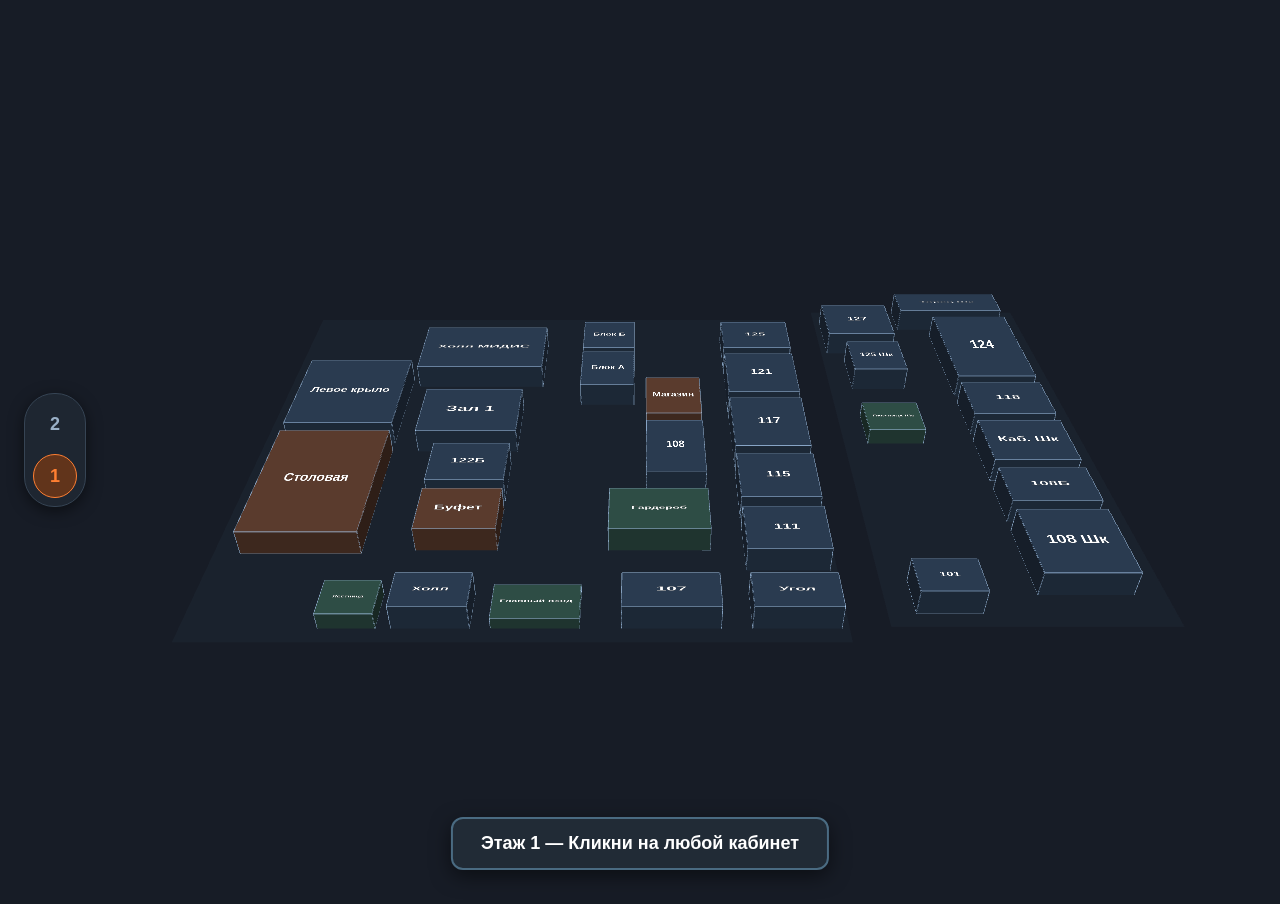
==== index.html @ fec28f28 "Rename index2.html to index.html" ====
<!DOCTYPE html>
<html lang="ru">
<head>
    <meta charset="UTF-8">
    <title>МИДиС - 3D Карта (1 и 2 этаж)</title>
    <script src="babylon.js"></script>
    <link rel="stylesheet" href="styles.css">
</head>
<body>

    <div id="error-log"></div>
    <div id="floor-Controls">
        <button id="btn-floor-2" onclick="switchFloor(2)">2</button>
        <button id="btn-floor-1" class="active" onclick="switchFloor(1)">1</button>
    </div>
    <div id="info-panel">Этаж 1 — Кликни на любой кабинет</div>

    <canvas id="renderCanvas"></canvas>

    <script src="app.js"></script>
</body>
</html>
---- styles.css ----
html, body {
    overflow: hidden;
    width: 100%;
    height: 100%;
    margin: 0;
    padding: 0;
    background-color: #161c24;
    font-family: sans-serif;
}
#renderCanvas {
    width: 100%;
    height: 100%;
    touch-action: none;
    outline: none;
}
#error-log {
    position: absolute;
    top: 10px;
    left: 10px;
    color: #ff4d4d;
    font-family: monospace;
    background: rgba(0, 0, 0, 0.85);
    padding: 10px;
    display: none;
    z-index: 100;
}
#floor-Controls {
    position: absolute;
    left: 24px;
    top: 50%;
    transform: translateY(-50%);
    background-color: #1e2631;
    padding: 8px;
    border-radius: 30px;
    display: flex;
    flex-direction: column;
    gap: 8px;
    border: 1px solid #364454;
    box-shadow: 0 4px 15px rgba(0, 0, 0, 0.5);
    z-index: 20;
}
#floor-Controls button {
    width: 44px;
    height: 44px;
    border-radius: 50%;
    border: none;
    background-color: transparent;
    color: #9ab0c7;
    font-size: 18px;
    font-weight: bold;
    cursor: pointer;
    transition: 0.2s;
}
#floor-Controls button:hover {
    color: #ffffff;
    background-color: rgba(255, 255, 255, 0.08);
}
#floor-Controls button.active {
    background-color: #61341b;
    color: #ff7f32;
    border: 1px solid #ff7f32;
}
#info-panel {
    position: absolute;
    bottom: 30px;
    left: 50%;
    transform: translateX(-50%);
    background-color: #212b36;
    color: #ffffff;
    padding: 14px 28px;
    border-radius: 12px;
    font-size: 18px;
    font-weight: bold;
    border: 2px solid #4a6b82;
    box-shadow: 0 6px 20px rgba(0, 0, 0, 0.5);
    pointer-events: none;
    z-index: 10;
}
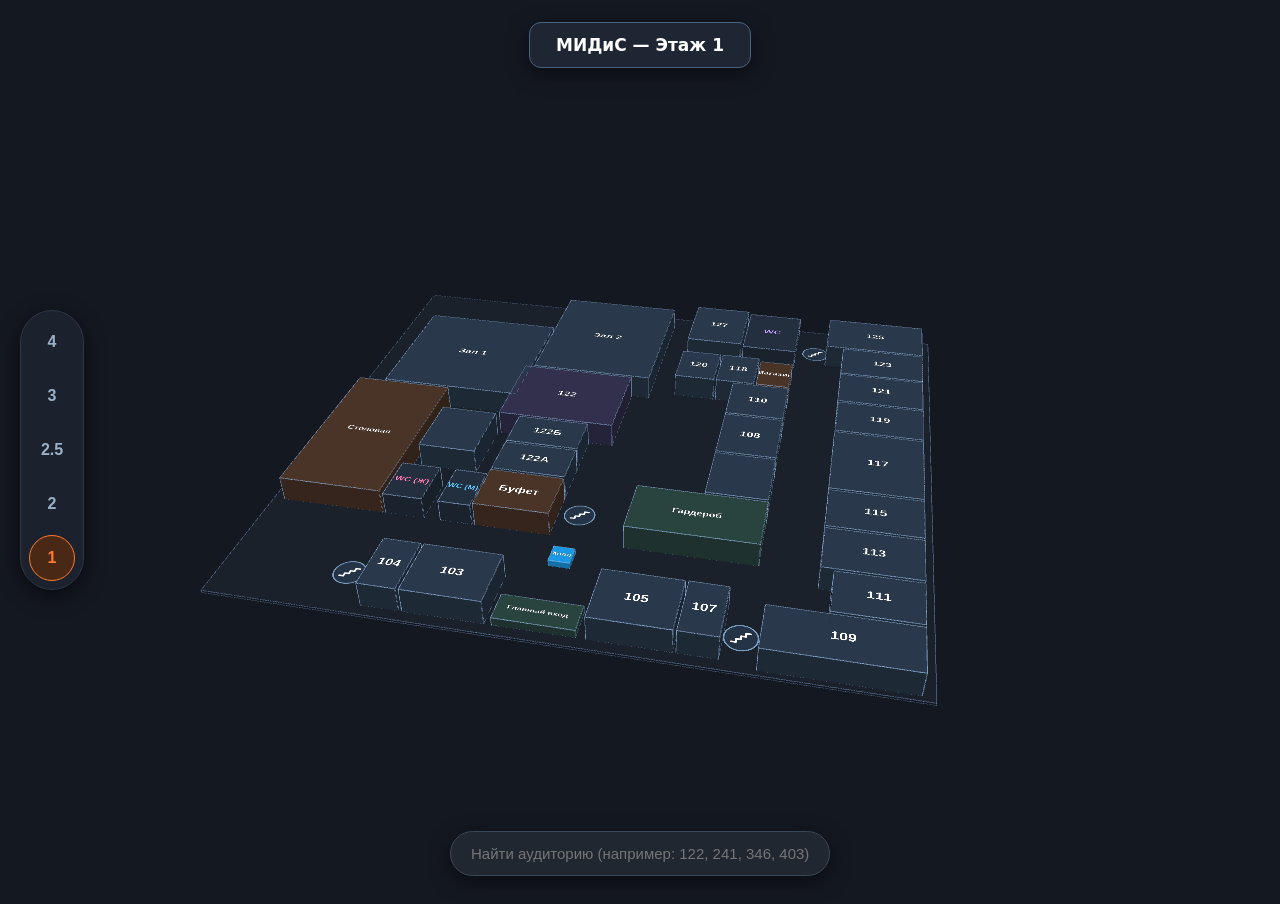
==== commit fc236ca0: "Rename index2.html to index.html" ====
--- a/index.html
+++ b/index.html
@@ -2,19 +2,23 @@
 <html lang="ru">
 <head>
     <meta charset="UTF-8">
-    <title>МИДиС - 3D Карта (1 и 2 этаж)</title>
+    <title></title>
     <script src="babylon.js"></script>
     <link rel="stylesheet" href="styles.css">
 </head>
 <body>
-
     <div id="error-log"></div>
-    <div id="floor-Controls">
-        <button id="btn-floor-2" onclick="switchFloor(2)">2</button>
-        <button id="btn-floor-1" class="active" onclick="switchFloor(1)">1</button>
+    <div id="floor-controls">
+        <button id="btn-floor-4" onclick="switchFloor('4')">4</button>
+        <button id="btn-floor-3" onclick="switchFloor('3')">3</button>
+        <button id="btn-floor-2.5" onclick="switchFloor('2.5')">2.5</button>
+        <button id="btn-floor-2" onclick="switchFloor('2')">2</button>
+        <button id="btn-floor-1" class="active" onclick="switchFloor('1')">1</button>
     </div>
-    <div id="info-panel">Этаж 1 — Кликни на любой кабинет</div>
-
+    <div id="info-panel">МИДиС — Этаж 1 (Кликни на кабинет)</div>
+    <div id="search-bar">
+        <input type="text" id="search-input" placeholder="Найти аудиторию (например: 122, 241, 346, 403)..." oninput="searchRoom(this.value)">
+    </div>
     <canvas id="renderCanvas"></canvas>
 
     <script src="app.js"></script>
--- a/styles.css
+++ b/styles.css
@@ -4,8 +4,8 @@
     height: 100%;
     margin: 0;
     padding: 0;
-    background-color: #161c24;
-    font-family: sans-serif;
+    background-color: #141821;
+    font-family: system-ui, -apple-system, sans-serif;
 }
 #renderCanvas {
     width: 100%;
@@ -24,55 +24,79 @@
     display: none;
     z-index: 100;
 }
-#floor-Controls {
+#floor-controls {
     position: absolute;
-    left: 24px;
+    left: 20px;
     top: 50%;
     transform: translateY(-50%);
-    background-color: #1e2631;
+    background-color: #1c222d;
     padding: 8px;
-    border-radius: 30px;
+    border-radius: 32px;
     display: flex;
     flex-direction: column;
     gap: 8px;
-    border: 1px solid #364454;
-    box-shadow: 0 4px 15px rgba(0, 0, 0, 0.5);
+    border: 1px solid #2e3846;
+    box-shadow: 0 6px 20px rgba(0, 0, 0, 0.6);
     z-index: 20;
 }
-#floor-Controls button {
-    width: 44px;
-    height: 44px;
+#floor-controls button {
+    width: 46px;
+    height: 46px;
     border-radius: 50%;
     border: none;
     background-color: transparent;
     color: #9ab0c7;
-    font-size: 18px;
+    font-size: 16px;
     font-weight: bold;
     cursor: pointer;
     transition: 0.2s;
 }
-#floor-Controls button:hover {
+#floor-controls button:hover {
     color: #ffffff;
     background-color: rgba(255, 255, 255, 0.08);
 }
-#floor-Controls button.active {
-    background-color: #61341b;
-    color: #ff7f32;
-    border: 1px solid #ff7f32;
+#floor-controls button.active {
+    background-color: #4a2816;
+    color: #ff7a29;
+    border: 1px solid #ff7a29;
 }
 #info-panel {
     position: absolute;
-    bottom: 30px;
+    top: 22px;
     left: 50%;
     transform: translateX(-50%);
-    background-color: #212b36;
+    background-color: #1e2633;
     color: #ffffff;
-    padding: 14px 28px;
+    padding: 12px 26px;
     border-radius: 12px;
-    font-size: 18px;
+    font-size: 17px;
     font-weight: bold;
-    border: 2px solid #4a6b82;
+    border: 1.5px solid #486380;
     box-shadow: 0 6px 20px rgba(0, 0, 0, 0.5);
     pointer-events: none;
     z-index: 10;
+}
+#search-bar {
+    position: absolute;
+    bottom: 24px;
+    left: 50%;
+    transform: translateX(-50%);
+    width: 380px;
+    max-width: 85vw;
+    z-index: 20;
+}
+#search-bar input {
+    width: 100%;
+    box-sizing: border-box;
+    padding: 13px 20px;
+    border-radius: 24px;
+    border: 1px solid #394858;
+    background-color: #202731;
+    color: #ffffff;
+    font-size: 15px;
+    outline: none;
+    box-shadow: 0 6px 20px rgba(0, 0, 0, 0.5);
+}
+#search-bar input:focus {
+    border-color: #ff7a29;
 }
